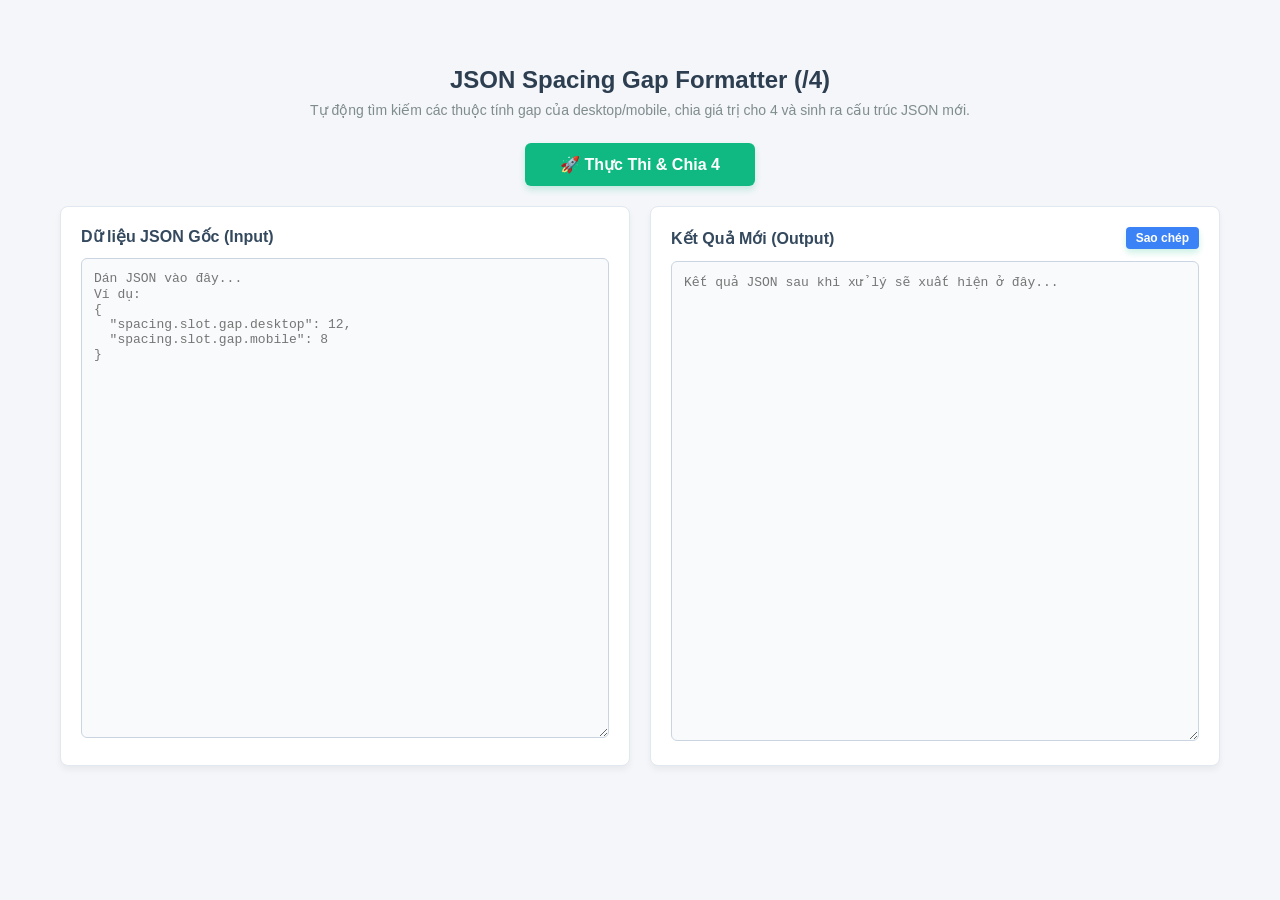
==== convert.html @ 56bd7bb4 "Create convert.html" ====
<!DOCTYPE html>
<html lang="vi">
<head>
    <meta charset="UTF-8">
    <meta name="viewport" content="width=device-width, initial-scale=1.0">
    <title>JSON Spacing Gap Formatter (/4)</title>
    <style>
        *, *::before, *::after {
            box-sizing: border-box;
        }
        body {
            font-family: 'Segoe UI', Tahoma, Geneva, Verdana, sans-serif;
            margin: 0;
            padding: 0;
            background-color: #f4f6f9;
            color: #333;
        }
        .container {
            max-width: 1200px;
            margin: 30px auto;
            padding: 20px;
        }
        header {
            text-align: center;
            margin-bottom: 25px;
        }
        header h1 {
            color: #2c3e50;
            margin-bottom: 8px;
            font-size: 24px;
        }
        header p {
            color: #7f8c8d;
            margin: 0;
            font-size: 14px;
        }
        .workspace {
            display: flex;
            gap: 20px;
        }
        .panel {
            flex: 1;
            background: #ffffff;
            border-radius: 8px;
            padding: 20px;
            box-shadow: 0 4px 6px rgba(0,0,0,0.05);
            border: 1px solid #e2e8f0;
        }
        .panel-title {
            font-size: 16px;
            font-weight: bold;
            margin-bottom: 12px;
            color: #34495e;
            display: flex;
            justify-content: space-between;
            align-items: center;
        }
        textarea {
            width: 100%;
            height: 480px;
            padding: 12px;
            border: 1px solid #cbd5e1;
            border-radius: 6px;
            font-family: 'Courier New', Courier, monospace;
            font-size: 13px;
            resize: vertical;
            background-color: #f8fafc;
            color: #1e293b;
        }
        textarea:focus {
            outline: none;
            border-color: #3b82f6;
            background-color: #fff;
        }
        .actions {
            text-align: center;
            margin: 20px 0;
        }
        button {
            padding: 12px 35px;
            background-color: #10b981;
            color: white;
            border: none;
            border-radius: 6px;
            font-size: 16px;
            font-weight: bold;
            cursor: pointer;
            transition: background 0.2s, transform 0.1s;
            box-shadow: 0 4px 6px rgba(16, 185, 129, 0.2);
        }
        button:hover {
            background-color: #059669;
        }
        button:active {
            transform: scale(0.98);
        }
        #logPanel {
            margin-top: 15px;
            background: #ffffff;
            border-radius: 8px;
            padding: 15px 20px;
            box-shadow: 0 4px 6px rgba(0,0,0,0.05);
            border: 1px solid #e2e8f0;
            display: none;
        }
        .log-success { color: #155724; background-color: #d4edda; border-left: 4px solid #28a745; padding: 8px 12px; border-radius: 4px; }
        .log-error { color: #721c24; background-color: #f8d7da; border-left: 4px solid #dc3545; padding: 8px 12px; border-radius: 4px; font-family: monospace; }
        .log-item { font-family: monospace; font-size: 12px; margin: 4px 0; color: #4b5563; }
        .btn-copy { padding: 4px 10px; font-size: 12px; background: #3b82f6; color: white; border: none; border-radius: 4px; cursor: pointer; }
        .btn-copy:hover { background: #2563eb; }
    </style>
</head>
<body>

<div class="container">
    <header>
        <h1>JSON Spacing Gap Formatter (/4)</h1>
        <p>Tự động tìm kiếm các thuộc tính gap của desktop/mobile, chia giá trị cho 4 và sinh ra cấu trúc JSON mới.</p>
    </header>

    <div class="actions">
        <button onclick="transformJSON()">🚀 Thực Thi & Chia 4</button>
    </div>

    <div class="workspace">
        <div class="panel">
            <div class="panel-title">Dữ liệu JSON Gốc (Input)</div>
            <textarea id="jsonInput" placeholder='Dán JSON vào đây...&#10;Ví dụ:&#10;{&#10;  "spacing.slot.gap.desktop": 12,&#10;  "spacing.slot.gap.mobile": 8&#10;}'></textarea>
        </div>

        <div class="panel">
            <div class="panel-title">
                <span>Kết Quả Mới (Output)</span>
                <button class="btn-copy" onclick="copyToClipboard()">Sao chép</button>
            </div>
            <textarea id="jsonOutput" readonly placeholder="Kết quả JSON sau khi xử lý sẽ xuất hiện ở đây..."></textarea>
        </div>
    </div>

    <div id="logPanel">
        <div id="logContent"></div>
    </div>
</div>

<script>
    let modifiedCount = 0;
    let logDetails = [];

    // Hàm đệ quy duyệt qua Object và biến đổi giá trị, trả về Object mới sạch sẽ
    function transformObject(obj, path = '') {
        if (typeof obj !== 'object' || obj === null) return obj;

        // Nếu là Array (mảng), xử lý từng phần tử trong Array đó
        if (Array.isArray(obj)) {
            return obj.map((item, index) => transformObject(item, `${path}[${index}]`));
        }

        let newObj = {};
        for (let key in obj) {
            if (obj.hasOwnProperty(key)) {
                let currentPath = path ? `${path}.${key}` : key;
                let val = obj[key];

                if (key === 'spacing.slot.gap.desktop' || key === 'spacing.slot.gap.mobile') {
                    if (typeof val === 'number') {
                        let newVal = val / 4;
                        newObj[key] = newVal;
                        modifiedCount++;
                        logDetails.push(`<div class="log-item">🔹 Đã đổi: <b>${currentPath}</b> (${val} ➔ <b>${newVal}</b>)</div>`);
                    } else {
                        newObj[key] = val; // Không phải số thì giữ nguyên
                    }
                } else if (typeof val === 'object' && val !== null) {
                    // Nếu là một cụm object con lồng nhau, tiếp tục đào sâu đệ quy
                    newObj[key] = transformObject(val, currentPath);
                } else {
                    // Các key khác giữ nguyên hoàn toàn dữ liệu ban đầu
                    newObj[key] = val;
                }
            }
        }
        return newObj;
    }

    function transformJSON() {
        const inputRaw = document.getElementById('jsonInput').value.trim();
        const outputTextArea = document.getElementById('jsonOutput');
        const logPanel = document.getElementById('logPanel');
        const logContent = document.getElementById('logContent');

        // Reset bộ đếm và log
        modifiedCount = 0;
        logDetails = [];
        outputTextArea.value = '';
        logPanel.style.display = 'none';

        if (!inputRaw) {
            alert('Vui lòng nhập hoặc dán chuỗi JSON vào ô bên trái!');
            return;
        }

        try {
            // Parse chuỗi thành Object
            const parsedJson = JSON.parse(inputRaw);

            // Chạy bộ lọc đệ quy
            const transformedJson = transformObject(parsedJson);

            // Đưa kết quả ra ô bên phải (giữ khoảng cách thụt đầu dòng 2 spaces cho đẹp)
            outputTextArea.value = JSON.stringify(transformedJson, null, 2);

            // In log thông báo số lượng đã đổi
            logPanel.style.display = 'block';
            let successHtml = `<div class="log-success"><b>Thành công!</b> Đã xử lý xong file JSON. Đã tìm thấy và chia cho 4 tại <b>${modifiedCount}</b> vị trí.</div>`;
            if (logDetails.length > 0) {
                successHtml += `<div style="margin-top: 10px; max-height: 150px; overflow-y: auto;">` + logDetails.join('') + `</div>`;
            }
            logContent.innerHTML = successHtml;

        } catch (e) {
            // Báo lỗi nếu cấu trúc chuỗi JSON paste vào bị sai (thiếu dấu ngoặc, phẩy...)
            logPanel.style.display = 'block';
            logContent.innerHTML = `<div class="log-error"><b>Lỗi định dạng JSON:</b> Chuỗi paste vào không hợp lệ.<br>Chi tiết: ${e.message}</div>`;
        }
    }

    function copyToClipboard() {
        const outputTextArea = document.getElementById('jsonOutput');
        if (!outputTextArea.value) {
            alert('Chưa có kết quả để sao chép!');
            return;
        }
        outputTextArea.select();
        document.execCommand('copy');
        alert('Đã sao chép JSON mới thành công!');
    }
</script>

</body>
</html>
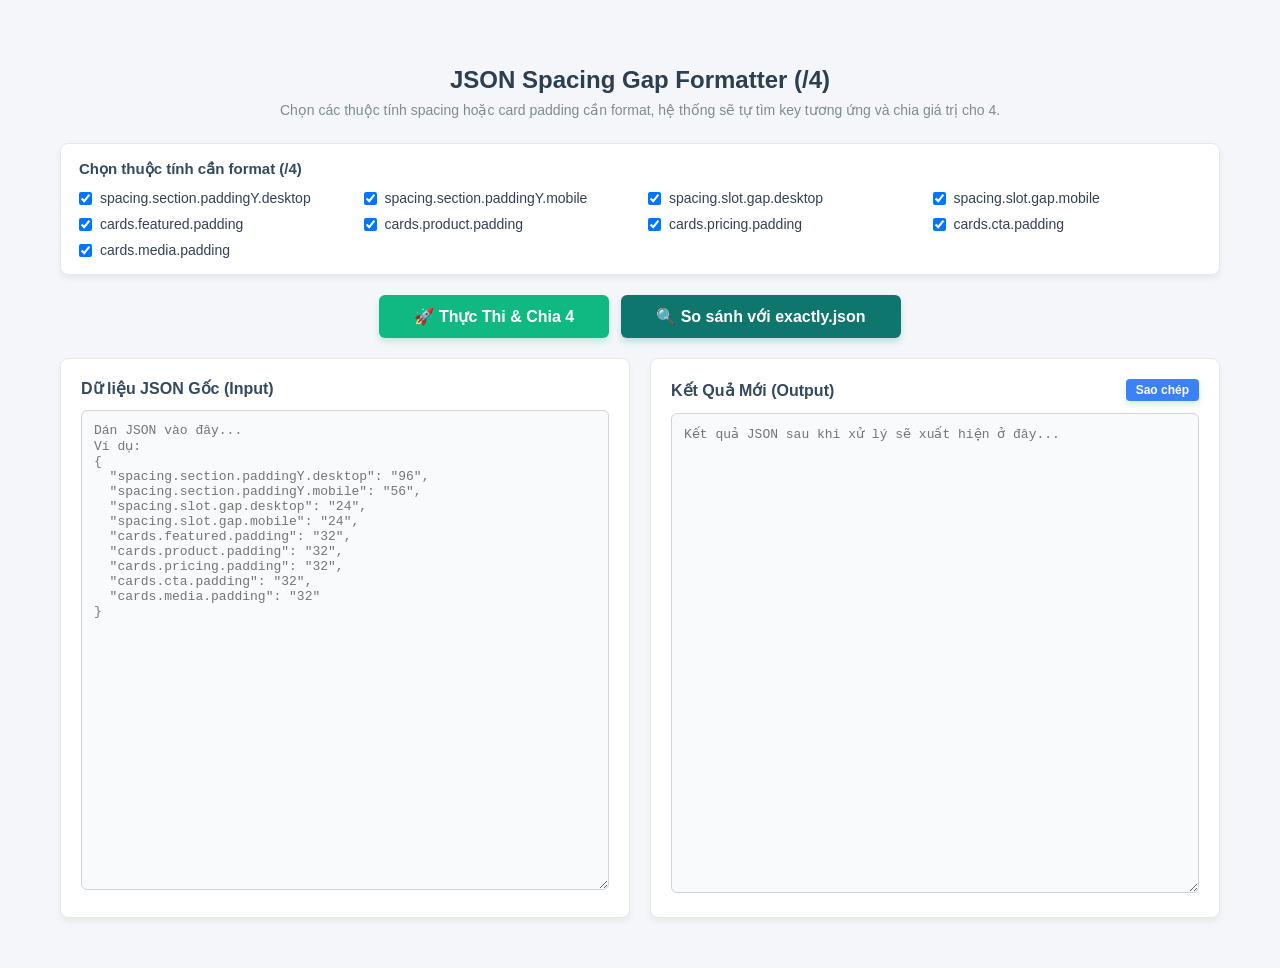
==== commit a281ccd4: "update" ====
--- a/convert.html
+++ b/convert.html
@@ -76,6 +76,40 @@
             text-align: center;
             margin: 20px 0;
         }
+        .action-group {
+            display: flex;
+            flex-wrap: wrap;
+            justify-content: center;
+            gap: 12px;
+        }
+        .format-options {
+            margin: 0 auto 20px;
+            padding: 16px 18px;
+            background: #ffffff;
+            border: 1px solid #e2e8f0;
+            border-radius: 8px;
+            box-shadow: 0 4px 6px rgba(0,0,0,0.05);
+        }
+        .format-options h2 {
+            margin: 0 0 12px;
+            font-size: 15px;
+            color: #34495e;
+        }
+        .option-grid {
+            display: grid;
+            grid-template-columns: repeat(auto-fit, minmax(260px, 1fr));
+            gap: 10px 16px;
+        }
+        .option-item {
+            display: flex;
+            align-items: center;
+            gap: 8px;
+            font-size: 14px;
+            color: #334155;
+        }
+        .option-item input {
+            margin: 0;
+        }
         button {
             padding: 12px 35px;
             background-color: #10b981;
@@ -94,6 +128,13 @@
         button:active {
             transform: scale(0.98);
         }
+        .btn-secondary {
+            background-color: #0f766e;
+            box-shadow: 0 4px 6px rgba(15, 118, 110, 0.2);
+        }
+        .btn-secondary:hover {
+            background-color: #115e59;
+        }
         #logPanel {
             margin-top: 15px;
             background: #ffffff;
@@ -106,8 +147,18 @@
         .log-success { color: #155724; background-color: #d4edda; border-left: 4px solid #28a745; padding: 8px 12px; border-radius: 4px; }
         .log-error { color: #721c24; background-color: #f8d7da; border-left: 4px solid #dc3545; padding: 8px 12px; border-radius: 4px; font-family: monospace; }
         .log-item { font-family: monospace; font-size: 12px; margin: 4px 0; color: #4b5563; }
+        .log-warning { color: #7c2d12; background-color: #ffedd5; border-left: 4px solid #f97316; padding: 8px 12px; border-radius: 4px; }
         .btn-copy { padding: 4px 10px; font-size: 12px; background: #3b82f6; color: white; border: none; border-radius: 4px; cursor: pointer; }
         .btn-copy:hover { background: #2563eb; }
+        .compare-panel {
+            margin-top: 15px;
+            background: #ffffff;
+            border-radius: 8px;
+            padding: 15px 20px;
+            box-shadow: 0 4px 6px rgba(0,0,0,0.05);
+            border: 1px solid #e2e8f0;
+            display: none;
+        }
     </style>
 </head>
 <body>
@@ -115,17 +166,62 @@
 <div class="container">
     <header>
         <h1>JSON Spacing Gap Formatter (/4)</h1>
-        <p>Tự động tìm kiếm các thuộc tính gap của desktop/mobile, chia giá trị cho 4 và sinh ra cấu trúc JSON mới.</p>
+        <p>Chọn các thuộc tính spacing hoặc card padding cần format, hệ thống sẽ tự tìm key tương ứng và chia giá trị cho 4.</p>
     </header>
 
+    <div class="format-options">
+        <h2>Chọn thuộc tính cần format (/4)</h2>
+        <div class="option-grid">
+            <label class="option-item">
+                <input type="checkbox" class="format-option" value="spacing.section.paddingY.desktop" checked>
+                <span>spacing.section.paddingY.desktop</span>
+            </label>
+            <label class="option-item">
+                <input type="checkbox" class="format-option" value="spacing.section.paddingY.mobile" checked>
+                <span>spacing.section.paddingY.mobile</span>
+            </label>
+            <label class="option-item">
+                <input type="checkbox" class="format-option" value="spacing.slot.gap.desktop" checked>
+                <span>spacing.slot.gap.desktop</span>
+            </label>
+            <label class="option-item">
+                <input type="checkbox" class="format-option" value="spacing.slot.gap.mobile" checked>
+                <span>spacing.slot.gap.mobile</span>
+            </label>
+            <label class="option-item">
+                <input type="checkbox" class="format-option" value="cards.featured.padding" checked>
+                <span>cards.featured.padding</span>
+            </label>
+            <label class="option-item">
+                <input type="checkbox" class="format-option" value="cards.product.padding" checked>
+                <span>cards.product.padding</span>
+            </label>
+            <label class="option-item">
+                <input type="checkbox" class="format-option" value="cards.pricing.padding" checked>
+                <span>cards.pricing.padding</span>
+            </label>
+            <label class="option-item">
+                <input type="checkbox" class="format-option" value="cards.cta.padding" checked>
+                <span>cards.cta.padding</span>
+            </label>
+            <label class="option-item">
+                <input type="checkbox" class="format-option" value="cards.media.padding" checked>
+                <span>cards.media.padding</span>
+            </label>
+        </div>
+    </div>
+
     <div class="actions">
-        <button onclick="transformJSON()">🚀 Thực Thi & Chia 4</button>
+        <div class="action-group">
+            <button onclick="transformJSON()">🚀 Thực Thi & Chia 4</button>
+            <button class="btn-secondary" onclick="compareWithExactlyJSON()">🔍 So sánh với exactly.json</button>
+        </div>
     </div>
 
     <div class="workspace">
         <div class="panel">
             <div class="panel-title">Dữ liệu JSON Gốc (Input)</div>
-            <textarea id="jsonInput" placeholder='Dán JSON vào đây...&#10;Ví dụ:&#10;{&#10;  "spacing.slot.gap.desktop": 12,&#10;  "spacing.slot.gap.mobile": 8&#10;}'></textarea>
+            <textarea id="jsonInput" placeholder='Dán JSON vào đây...&#10;Ví dụ:&#10;{&#10;  "spacing.section.paddingY.desktop": "96",&#10;  "spacing.section.paddingY.mobile": "56",&#10;  "spacing.slot.gap.desktop": "24",&#10;  "spacing.slot.gap.mobile": "24",&#10;  "cards.featured.padding": "32",&#10;  "cards.product.padding": "32",&#10;  "cards.pricing.padding": "32",&#10;  "cards.cta.padding": "32",&#10;  "cards.media.padding": "32"&#10;}'></textarea>
         </div>
 
         <div class="panel">
@@ -140,19 +236,40 @@
     <div id="logPanel">
         <div id="logContent"></div>
     </div>
+
+    <div id="comparePanel" class="compare-panel">
+        <div id="compareContent"></div>
+    </div>
 </div>
 
 <script>
     let modifiedCount = 0;
     let logDetails = [];
+    const DIVISOR = 4;
+    let exactlyJsonCache = null;
+
+    function getSelectedKeys() {
+        return new Set(
+            Array.from(document.querySelectorAll('.format-option:checked')).map((input) => input.value)
+        );
+    }
+
+    function transformSpacingValue(val) {
+        const parsed = typeof val === 'string' ? Number(val) : val;
+        if (typeof parsed !== 'number' || Number.isNaN(parsed)) {
+            return null;
+        }
+        const divided = parsed / DIVISOR;
+        return typeof val === 'string' ? String(divided) : divided;
+    }
 
     // Hàm đệ quy duyệt qua Object và biến đổi giá trị, trả về Object mới sạch sẽ
-    function transformObject(obj, path = '') {
+    function transformObject(obj, selectedKeys, path = '') {
         if (typeof obj !== 'object' || obj === null) return obj;
 
         // Nếu là Array (mảng), xử lý từng phần tử trong Array đó
         if (Array.isArray(obj)) {
-            return obj.map((item, index) => transformObject(item, `${path}[${index}]`));
+            return obj.map((item, index) => transformObject(item, selectedKeys, `${path}[${index}]`));
         }
 
         let newObj = {};
@@ -161,18 +278,18 @@
                 let currentPath = path ? `${path}.${key}` : key;
                 let val = obj[key];
 
-                if (key === 'spacing.slot.gap.desktop' || key === 'spacing.slot.gap.mobile') {
-                    if (typeof val === 'number') {
-                        let newVal = val / 4;
+                if (selectedKeys.has(key)) {
+                    const newVal = transformSpacingValue(val);
+                    if (newVal !== null) {
                         newObj[key] = newVal;
                         modifiedCount++;
                         logDetails.push(`<div class="log-item">🔹 Đã đổi: <b>${currentPath}</b> (${val} ➔ <b>${newVal}</b>)</div>`);
                     } else {
-                        newObj[key] = val; // Không phải số thì giữ nguyên
+                        newObj[key] = val;
                     }
                 } else if (typeof val === 'object' && val !== null) {
                     // Nếu là một cụm object con lồng nhau, tiếp tục đào sâu đệ quy
-                    newObj[key] = transformObject(val, currentPath);
+                    newObj[key] = transformObject(val, selectedKeys, currentPath);
                 } else {
                     // Các key khác giữ nguyên hoàn toàn dữ liệu ban đầu
                     newObj[key] = val;
@@ -182,29 +299,81 @@
         return newObj;
     }
 
+    function flattenObject(obj, path = '', result = {}) {
+        if (Array.isArray(obj)) {
+            if (obj.length === 0 && path) {
+                result[path] = [];
+            }
+            obj.forEach((item, index) => {
+                const nextPath = `${path}[${index}]`;
+                flattenObject(item, nextPath, result);
+            });
+            return result;
+        }
+
+        if (typeof obj === 'object' && obj !== null) {
+            const keys = Object.keys(obj);
+            if (keys.length === 0 && path) {
+                result[path] = {};
+            }
+            keys.forEach((key) => {
+                const nextPath = path ? `${path}.${key}` : key;
+                flattenObject(obj[key], nextPath, result);
+            });
+            return result;
+        }
+
+        if (path) {
+            result[path] = obj;
+        }
+        return result;
+    }
+
+    async function loadExactlyJSON() {
+        if (exactlyJsonCache) {
+            return exactlyJsonCache;
+        }
+
+        const response = await fetch('./exactly.json', { cache: 'no-store' });
+        if (!response.ok) {
+            throw new Error(`Không đọc được exactly.json (HTTP ${response.status})`);
+        }
+
+        exactlyJsonCache = await response.json();
+        return exactlyJsonCache;
+    }
+
     function transformJSON() {
         const inputRaw = document.getElementById('jsonInput').value.trim();
         const outputTextArea = document.getElementById('jsonOutput');
         const logPanel = document.getElementById('logPanel');
         const logContent = document.getElementById('logContent');
+        const comparePanel = document.getElementById('comparePanel');
+        const selectedKeys = getSelectedKeys();
 
         // Reset bộ đếm và log
         modifiedCount = 0;
         logDetails = [];
         outputTextArea.value = '';
         logPanel.style.display = 'none';
+        comparePanel.style.display = 'none';
 
         if (!inputRaw) {
             alert('Vui lòng nhập hoặc dán chuỗi JSON vào ô bên trái!');
             return;
         }
 
+        if (selectedKeys.size === 0) {
+            alert('Vui lòng chọn ít nhất 1 thuộc tính cần format!');
+            return;
+        }
+
         try {
             // Parse chuỗi thành Object
             const parsedJson = JSON.parse(inputRaw);
 
             // Chạy bộ lọc đệ quy
-            const transformedJson = transformObject(parsedJson);
+            const transformedJson = transformObject(parsedJson, selectedKeys);
 
             // Đưa kết quả ra ô bên phải (giữ khoảng cách thụt đầu dòng 2 spaces cho đẹp)
             outputTextArea.value = JSON.stringify(transformedJson, null, 2);
@@ -224,6 +393,51 @@
         }
     }
 
+    async function compareWithExactlyJSON() {
+        const outputRaw = document.getElementById('jsonOutput').value.trim();
+        const comparePanel = document.getElementById('comparePanel');
+        const compareContent = document.getElementById('compareContent');
+
+        comparePanel.style.display = 'none';
+
+        if (!outputRaw) {
+            alert('Chưa có JSON mới để so sánh. Hãy chạy "Thực Thi & Chia 4" trước.');
+            return;
+        }
+
+        try {
+            const outputJson = JSON.parse(outputRaw);
+            const exactlyJson = await loadExactlyJSON();
+            const outputFlat = flattenObject(outputJson);
+            const exactlyFlat = flattenObject(exactlyJson);
+
+            const missingEntries = Object.keys(exactlyFlat)
+                .filter((key) => !Object.prototype.hasOwnProperty.call(outputFlat, key))
+                .sort();
+
+            comparePanel.style.display = 'block';
+
+            if (missingEntries.length === 0) {
+                compareContent.innerHTML = `<div class="log-success"><b>So sánh hoàn tất!</b> JSON mới không thiếu key nào so với <b>exactly.json</b>.</div>`;
+                return;
+            }
+
+            const missingHtml = missingEntries
+                .map((key) => `<div class="log-item">• <b>${key}</b>: ${JSON.stringify(exactlyFlat[key])}</div>`)
+                .join('');
+
+            compareContent.innerHTML = `
+                <div class="log-warning"><b>So sánh hoàn tất!</b> JSON mới đang thiếu <b>${missingEntries.length}</b> key so với <b>exactly.json</b>.</div>
+                <div style="margin-top: 10px; max-height: 240px; overflow-y: auto;">${missingHtml}</div>
+            `;
+        } catch (error) {
+            comparePanel.style.display = 'block';
+            compareContent.innerHTML = `
+                <div class="log-error"><b>Không thể so sánh với exactly.json:</b><br>Chi tiết: ${error.message}<br><br>Gợi ý: hãy mở file qua local server thay vì mở trực tiếp bằng <code>file://</code>.</div>
+            `;
+        }
+    }
+
     function copyToClipboard() {
         const outputTextArea = document.getElementById('jsonOutput');
         if (!outputTextArea.value) {
@@ -237,4 +451,4 @@
 </script>
 
 </body>
-</html>+</html>
